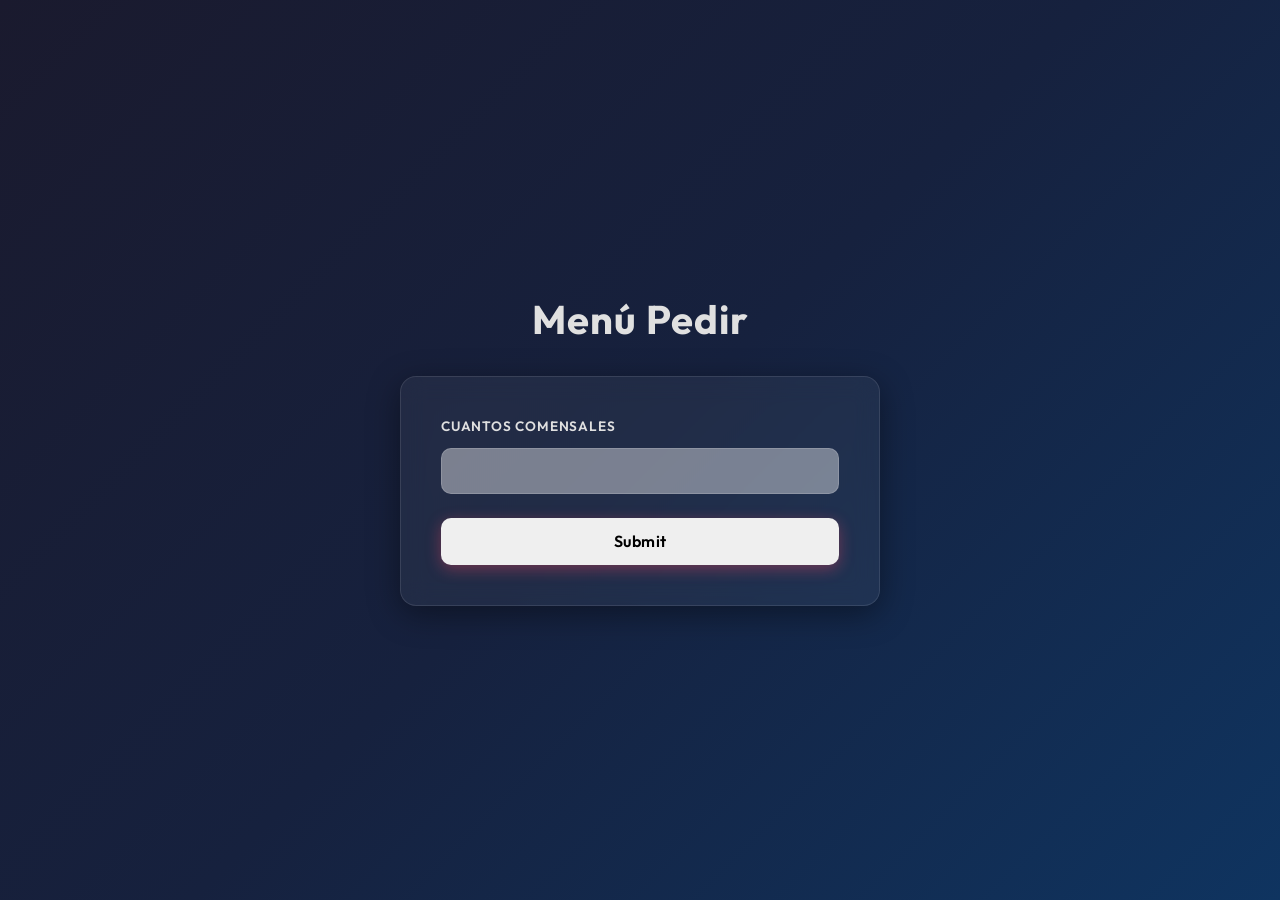
==== index.html @ f373894b "Restaurant Logic Fixed" ====
<!doctype html>
<html lang="en">
  <head>
    <meta charset="UTF-8" />
    <meta name="viewport" content="width=device-width, initial-scale=1.0" />
    <title>Menú Restaurante</title>
    <link rel="stylesheet" href="index.css" />
  </head>
  <body>
    <h1>Menú Pedir</h1>
    <form action="" id="formComensales">
      <label for="">Cuantos Comensales</label>
      <input
        type="number"
        name="cantidadComensales"
        id="cantidadComensales"
        min="1"
        max="4"
        required
      />
      <input type="submit" name="" id="enviarComensales" />
    </form>
    <form
      action="pedido.php"
      method="post"
      id="pedirComida"
      style="display: none"
      target="_self"
    >
      <fieldset id="fieldset">
        <legend id="numeroCliente"></legend>
        <label for="select1">Plato 1:</label>
        <select id="select1" name="plato1">
          <option value="" disabled selected hidden></option>
          <optgroup label="Carne">
            <option value="carne">Costillar</option>
            <option value="carne">Salchichas</option>
            <option value="carne">Entrecot</option>
          </optgroup>
          <optgroup label="Pescado">
            <option value="pescado">Merluza</option>
            <option value="pescado">Salmon</option>
            <option value="pescado">Atún</option>
          </optgroup>
          <optgroup label="Pasta & Pizza">
            <option value="pasta">Macarrones</option>
            <option value="pasta">Pizza margarita</option>
            <option value="pasta">Pizza Barbacoa</option>
          </optgroup>
        </select>
        <br />

        <label for="select2">Plato 2:</label>
        <select id="select2" name="plato2">
          <option value="" disabled selected hidden></option>
          <optgroup label="Carne">
            <option value="carne">Costillar</option>
            <option value="carne">Salchichas</option>
            <option value="carne">Entrecot</option>
          </optgroup>
          <optgroup label="Pescado">
            <option value="pescado">Merluza</option>
            <option value="pescado">Salmon</option>
            <option value="pescado">Atún</option>
          </optgroup>
          <optgroup label="Pasta & Pizza">
            <option value="pasta">Macarrones</option>
            <option value="pasta">Pizza margarita</option>
            <option value="pasta">Pizza Barbacoa</option>
          </optgroup>
        </select>
        <br />

        <label for="select3">Bebidas:</label>
        <select id="select3" name="bebida">
          <option value="" disabled selected hidden></option>
          <optgroup label="Refrescos">
            <option value="refrescos">Aquarius</option>
            <option value="refrescos">Coca Cola</option>
            <option value="refrescos">Nestea</option>
          </optgroup>
        </select>
        <br />

        <label for="select4">Postres:</label>
        <select id="select4" name="postre">
          <option value="" disabled selected hidden></option>
          <optgroup label="Helado">
            <option value="helado">Helado de Nata</option>
            <option value="helado">Helado de Chocolate</option>
            <option value="helado">Helado de Menta</option>
          </optgroup>
        </select>
        <br />
        <input type="hidden" id="idCliente" name="idCliente" value="" />
        <input type="submit" id="guardar_pedido" value="Guardar Pedido" />
      </fieldset>
      <input
        type="submit"
        id="enviarPedido"
        value="Enviar Pedido"
        style="display: none"
      />
    </form>
    <script src="index.js"></script>
  </body>
</html>
---- index.css ----
@import url("https://fonts.googleapis.com/css2?family=Outfit:wght@300;400;600;700&display=swap");
/* Reset y base */

*,
*::before,
*::after {
  box-sizing: border-box;
  margin: 0;
  padding: 0;
}

body {
  font-family: "Outfit", sans-serif;
  min-height: 100vh;
  display: flex;
  flex-direction: column;
  align-items: center;
  justify-content: center;
  background: linear-gradient(135deg, #1a1a2e 0%, #16213e 50%, #0f3460 100%);
  color: #e0e0e0;
  padding: 2rem;
}

h1 {
  font-size: 2.5rem;
  font-weight: 700;
  margin-bottom: 2rem;
  text-align: center;
  letter-spacing: 1px;
}

form {
  background: rgba(255, 255, 255, 0.05);
  backdrop-filter: blur(12px);
  border: 1px solid rgba(255, 255, 255, 0.1);
  border-radius: 16px;
  padding: 2.5rem;
  width: 100%;
  max-width: 480px;
  box-shadow: 0 8px 32px rgba(0, 0, 0, 0.4);
}

fieldset {
  border: none;
  display: flex;
  flex-direction: column;
  gap: 1.2rem;
}

legend {
  font-size: 1.4rem;
  font-weight: 600;
  color: #f5a623;
  margin-bottom: 0.5rem;
  padding: 0;
}

label {
  display: block;
  font-size: 0.85rem;
  font-weight: 600;
  text-transform: uppercase;
  letter-spacing: 0.8px;
  margin-bottom: 0.3rem;
}

input[type="number"],
select {
  width: 100%;
  padding: 0.75rem 1rem;
  background: rgba(255, 255, 255, 0.404);
  border: 1px solid rgba(255, 255, 255, 0.15);
  border-radius: 10px;
  font-family: "Outfit", sans-serif;
  font-size: 1rem;
  transition:
    border-color 0.3s,
    box-shadow 0.3s;
  outline: none;
  cursor: pointer;
}

input[type="submit"] {
  width: 100%;
  padding: 0.85rem;
  margin-top: 1rem;
  border: none;
  border-radius: 10px;
  font-family: "Outfit", sans-serif;
  font-size: 1rem;
  font-weight: 600;
  letter-spacing: 0.5px;
  box-shadow: 0 4px 15px rgba(233, 69, 96, 0.4);
}
#formComensales {
  display: flex;
  flex-direction: column;
  gap: 0.5rem;
}
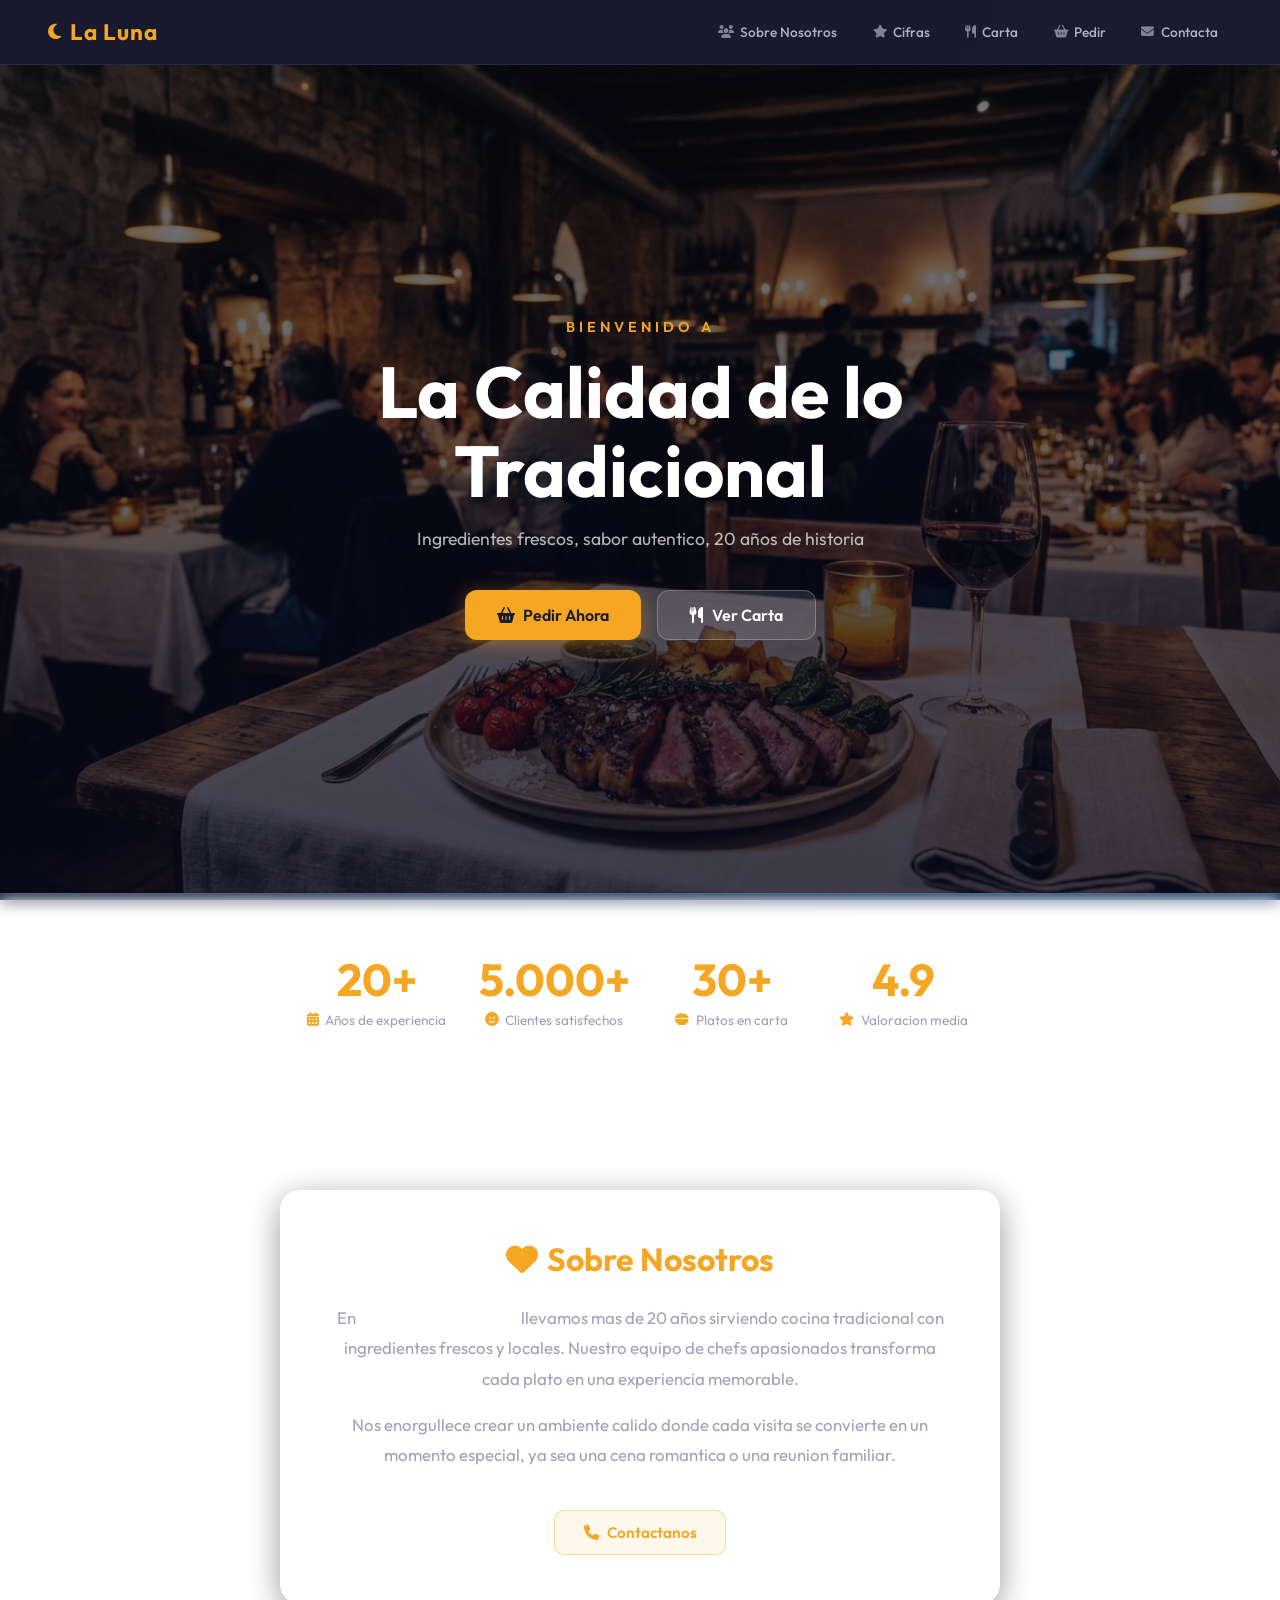
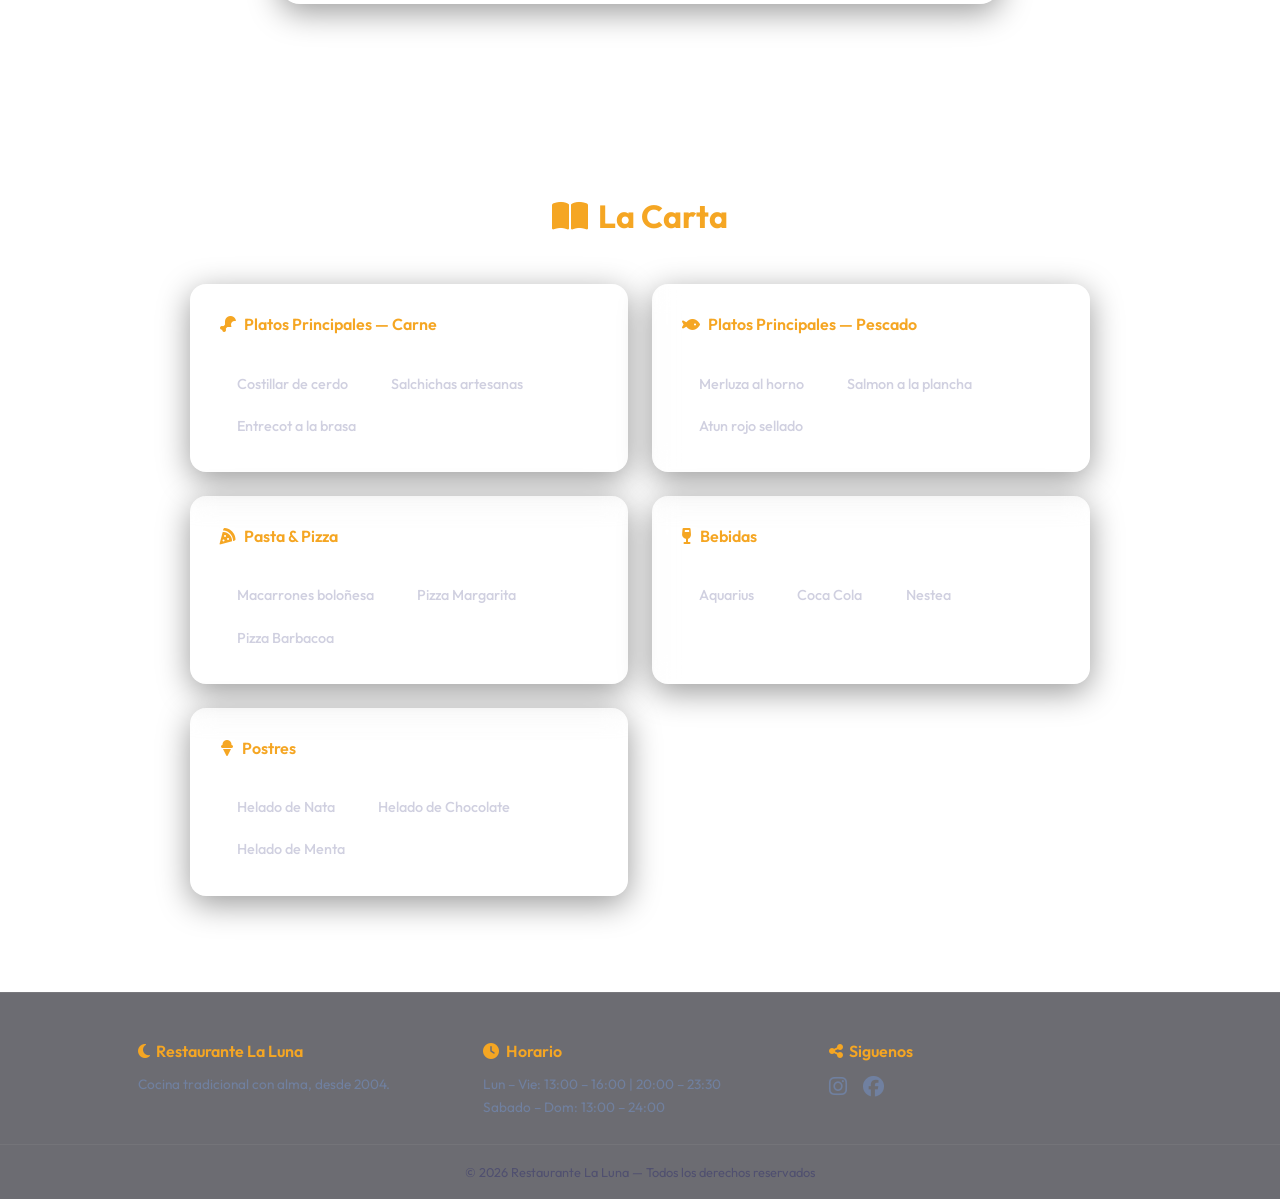
==== commit 2fc7638e: "Added Restaurant Front Page" ====
--- a/index.html
+++ b/index.html
@@ -1,107 +1,212 @@
 <!doctype html>
-<html lang="en">
+<html lang="es">
   <head>
     <meta charset="UTF-8" />
     <meta name="viewport" content="width=device-width, initial-scale=1.0" />
-    <title>Menú Restaurante</title>
-    <link rel="stylesheet" href="index.css" />
+    <title>Restaurante La Luna</title>
+    <meta
+      name="description"
+      content="Restaurante La Luna — cocina tradicional con ingredientes frescos y locales. Reserva tu mesa y descubre nuestra carta, menu del dia y eventos especiales."
+    />
+    <meta
+      name="keywords"
+      content="restaurante, La Luna, cocina tradicional, reservas, carta, menu del dia"
+    />
+    <meta name="author" content="Restaurante La Luna" />
+    <meta name="robots" content="index, follow" />
+    <meta property="og:title" content="Restaurante La Luna" />
+    <meta
+      property="og:description"
+      content="Cocina tradicional en un ambiente intimo. Reserva tu mesa hoy."
+    />
+    <meta property="og:type" content="restaurant" />
+    <meta property="og:locale" content="es_ES" />
+    <link rel="icon" href="img/favicon.jpg" type="image/jpeg" />
+    <link rel="stylesheet" href="CSS/home.css" />
+    <link
+      rel="stylesheet"
+      href="https://cdnjs.cloudflare.com/ajax/libs/font-awesome/6.5.0/css/all.min.css"
+    />
   </head>
   <body>
-    <h1>Menú Pedir</h1>
-    <form action="" id="formComensales">
-      <label for="">Cuantos Comensales</label>
-      <input
-        type="number"
-        name="cantidadComensales"
-        id="cantidadComensales"
-        min="1"
-        max="4"
-        required
-      />
-      <input type="submit" name="" id="enviarComensales" />
-    </form>
-    <form
-      action="pedido.php"
-      method="post"
-      id="pedirComida"
-      style="display: none"
-      target="_self"
-    >
-      <fieldset id="fieldset">
-        <legend id="numeroCliente"></legend>
-        <label for="select1">Plato 1:</label>
-        <select id="select1" name="plato1">
-          <option value="" disabled selected hidden></option>
-          <optgroup label="Carne">
-            <option value="carne">Costillar</option>
-            <option value="carne">Salchichas</option>
-            <option value="carne">Entrecot</option>
-          </optgroup>
-          <optgroup label="Pescado">
-            <option value="pescado">Merluza</option>
-            <option value="pescado">Salmon</option>
-            <option value="pescado">Atún</option>
-          </optgroup>
-          <optgroup label="Pasta & Pizza">
-            <option value="pasta">Macarrones</option>
-            <option value="pasta">Pizza margarita</option>
-            <option value="pasta">Pizza Barbacoa</option>
-          </optgroup>
-        </select>
-        <br />
-
-        <label for="select2">Plato 2:</label>
-        <select id="select2" name="plato2">
-          <option value="" disabled selected hidden></option>
-          <optgroup label="Carne">
-            <option value="carne">Costillar</option>
-            <option value="carne">Salchichas</option>
-            <option value="carne">Entrecot</option>
-          </optgroup>
-          <optgroup label="Pescado">
-            <option value="pescado">Merluza</option>
-            <option value="pescado">Salmon</option>
-            <option value="pescado">Atún</option>
-          </optgroup>
-          <optgroup label="Pasta & Pizza">
-            <option value="pasta">Macarrones</option>
-            <option value="pasta">Pizza margarita</option>
-            <option value="pasta">Pizza Barbacoa</option>
-          </optgroup>
-        </select>
-        <br />
-
-        <label for="select3">Bebidas:</label>
-        <select id="select3" name="bebida">
-          <option value="" disabled selected hidden></option>
-          <optgroup label="Refrescos">
-            <option value="refrescos">Aquarius</option>
-            <option value="refrescos">Coca Cola</option>
-            <option value="refrescos">Nestea</option>
-          </optgroup>
-        </select>
-        <br />
-
-        <label for="select4">Postres:</label>
-        <select id="select4" name="postre">
-          <option value="" disabled selected hidden></option>
-          <optgroup label="Helado">
-            <option value="helado">Helado de Nata</option>
-            <option value="helado">Helado de Chocolate</option>
-            <option value="helado">Helado de Menta</option>
-          </optgroup>
-        </select>
-        <br />
-        <input type="hidden" id="idCliente" name="idCliente" value="" />
-        <input type="submit" id="guardar_pedido" value="Guardar Pedido" />
-      </fieldset>
-      <input
-        type="submit"
-        id="enviarPedido"
-        value="Enviar Pedido"
-        style="display: none"
-      />
-    </form>
-    <script src="index.js"></script>
+    <header>
+      <h1><i class="fa-solid fa-moon"></i> La Luna</h1>
+      <nav>
+        <a href="#sobreNosotros"
+          ><i class="fa-solid fa-users"></i><span>Sobre Nosotros</span></a
+        >
+        <a href="#cifras"
+          ><i class="fa-solid fa-star"></i><span>Cifras</span></a
+        >
+        <a href="#carta"
+          ><i class="fa-solid fa-utensils"></i><span>Carta</span></a
+        >
+        <a href="Order.html"
+          ><i class="fa-solid fa-basket-shopping"></i><span>Pedir</span></a
+        >
+        <a href="Contacto.html"
+          ><i class="fa-solid fa-envelope"></i><span>Contacta</span></a
+        >
+      </nav>
+    </header>
+
+    <main>
+      <!-- Hero -->
+      <div id="hero">
+        <div class="hero-overlay"></div>
+        <div class="hero-content">
+          <p class="hero-tag">Bienvenido a</p>
+          <h2>La Calidad de lo Tradicional</h2>
+          <p class="hero-sub">
+            Ingredientes frescos, sabor autentico, 20 años de historia
+          </p>
+          <div class="hero-buttons">
+            <a href="Order.html" class="btn-primary"
+              ><i class="fa-solid fa-basket-shopping"></i> Pedir Ahora</a
+            >
+            <a href="#carta" class="btn-secondary"
+              ><i class="fa-solid fa-utensils"></i> Ver Carta</a
+            >
+          </div>
+        </div>
+      </div>
+
+      <!-- Cifras -->
+      <section id="cifras">
+        <div class="cifra">
+          <span class="cifra-numero">20+</span>
+          <span class="cifra-label"
+            ><i class="fa-solid fa-calendar-days"></i> Años de experiencia</span
+          >
+        </div>
+        <div class="cifra">
+          <span class="cifra-numero">5.000+</span>
+          <span class="cifra-label"
+            ><i class="fa-solid fa-face-smile"></i> Clientes satisfechos</span
+          >
+        </div>
+        <div class="cifra">
+          <span class="cifra-numero">30+</span>
+          <span class="cifra-label"
+            ><i class="fa-solid fa-bowl-food"></i> Platos en carta</span
+          >
+        </div>
+        <div class="cifra">
+          <span class="cifra-numero">4.9</span>
+          <span class="cifra-label"
+            ><i class="fa-solid fa-star"></i> Valoracion media</span
+          >
+        </div>
+      </section>
+
+      <!-- Sobre Nosotros -->
+      <section id="sobreNosotros">
+        <article>
+          <h2><i class="fa-solid fa-heart"></i> Sobre Nosotros</h2>
+          <p>
+            En <strong>Restaurante La Luna</strong> llevamos mas de 20 años
+            sirviendo cocina tradicional con ingredientes frescos y locales.
+            Nuestro equipo de chefs apasionados transforma cada plato en una
+            experiencia memorable.
+          </p>
+          <p>
+            Nos enorgullece crear un ambiente calido donde cada visita se
+            convierte en un momento especial, ya sea una cena romantica o una
+            reunion familiar.
+          </p>
+          <a href="Contacto.html" class="btn-outline"
+            ><i class="fa-solid fa-phone"></i> Contactanos</a
+          >
+        </article>
+      </section>
+
+      <!-- La Carta -->
+      <section id="carta">
+        <h2><i class="fa-solid fa-book-open"></i> La Carta</h2>
+        <div class="carta-grid">
+          <article>
+            <h3>
+              <i class="fa-solid fa-drumstick-bite"></i> Platos Principales
+              &mdash; Carne
+            </h3>
+            <ul>
+              <li>Costillar de cerdo</li>
+              <li>Salchichas artesanas</li>
+              <li>Entrecot a la brasa</li>
+            </ul>
+          </article>
+
+          <article>
+            <h3>
+              <i class="fa-solid fa-fish"></i> Platos Principales &mdash;
+              Pescado
+            </h3>
+            <ul>
+              <li>Merluza al horno</li>
+              <li>Salmon a la plancha</li>
+              <li>Atun rojo sellado</li>
+            </ul>
+          </article>
+
+          <article>
+            <h3><i class="fa-solid fa-pizza-slice"></i> Pasta &amp; Pizza</h3>
+            <ul>
+              <li>Macarrones boloñesa</li>
+              <li>Pizza Margarita</li>
+              <li>Pizza Barbacoa</li>
+            </ul>
+          </article>
+
+          <article>
+            <h3><i class="fa-solid fa-wine-glass"></i> Bebidas</h3>
+            <ul>
+              <li>Aquarius</li>
+              <li>Coca Cola</li>
+              <li>Nestea</li>
+            </ul>
+          </article>
+
+          <article>
+            <h3><i class="fa-solid fa-ice-cream"></i> Postres</h3>
+            <ul>
+              <li>Helado de Nata</li>
+              <li>Helado de Chocolate</li>
+              <li>Helado de Menta</li>
+            </ul>
+          </article>
+        </div>
+      </section>
+    </main>
+
+    <footer>
+      <div class="footer-grid">
+        <div class="footer-col">
+          <h4><i class="fa-solid fa-moon"></i> Restaurante La Luna</h4>
+          <p>Cocina tradicional con alma, desde 2004.</p>
+        </div>
+        <div class="footer-col">
+          <h4><i class="fa-solid fa-clock"></i> Horario</h4>
+          <p>Lun &ndash; Vie: 13:00 &ndash; 16:00 | 20:00 &ndash; 23:30</p>
+          <p>Sabado &ndash; Dom: 13:00 &ndash; 24:00</p>
+        </div>
+        <div class="footer-col">
+          <h4><i class="fa-solid fa-share-nodes"></i> Siguenos</h4>
+          <div class="social-links">
+            <a href="#" aria-label="Instagram"
+              ><i class="fa-brands fa-instagram"></i
+            ></a>
+            <a href="#" aria-label="Facebook"
+              ><i class="fa-brands fa-facebook"></i
+            ></a>
+            <a href="#" aria-label="TripAdvisor"
+              ><i class="fa-brands fa-tripadvisor"></i
+            ></a>
+          </div>
+        </div>
+      </div>
+      <div class="footer-bottom">
+        &copy; 2026 Restaurante La Luna &mdash; Todos los derechos reservados
+      </div>
+    </footer>
   </body>
 </html>
--- a/CSS/home.css
+++ b/CSS/home.css
@@ -0,0 +1,475 @@
+@import url("https://fonts.googleapis.com/css2?family=Outfit:wght@300;400;600;700&display=swap");
+
+/* ── Reset ── */
+*,
+*::before,
+*::after {
+  box-sizing: border-box;
+  margin: 0;
+  padding: 0;
+}
+
+html {
+  scroll-behavior: smooth;
+}
+
+body {
+  font-family: "Outfit", sans-serif;
+  background: linear-gradient(135deg, #1a1a2e 0%, #16213e 50%, #0f3460 100%);
+  background-attachment: fixed;
+  color: #e0e0e0;
+  min-height: 100vh;
+}
+
+/* ── Header ── */
+header {
+  position: sticky;
+  top: 0;
+  z-index: 100;
+  display: flex;
+  align-items: center;
+  justify-content: space-between;
+  padding: 1rem 3rem;
+  background: rgba(26, 26, 46, 0.85);
+  backdrop-filter: blur(16px);
+  border-bottom: 1px solid rgba(255, 255, 255, 0.07);
+}
+
+header h1 {
+  font-size: 1.4rem;
+  font-weight: 700;
+  letter-spacing: 1px;
+  color: #f5a623;
+  display: flex;
+  align-items: center;
+  gap: 0.5rem;
+}
+
+header h1 i {
+  font-size: 1.1rem;
+}
+
+nav {
+  display: flex;
+  gap: 0.4rem;
+}
+
+nav a {
+  text-decoration: none;
+  color: #b0b0c0;
+  font-size: 0.85rem;
+  font-weight: 500;
+  padding: 0.45rem 0.9rem;
+  border-radius: 8px;
+  display: flex;
+  align-items: center;
+  gap: 0.4rem;
+  transition:
+    color 0.25s,
+    background 0.25s;
+}
+
+nav a i {
+  font-size: 0.8rem;
+  opacity: 0.7;
+}
+
+nav a:hover {
+  color: #fff;
+  background: rgba(245, 166, 35, 0.15);
+}
+
+/* ── Hero ── */
+#hero {
+  position: relative;
+  min-height: 92vh;
+  display: flex;
+  align-items: center;
+  justify-content: center;
+  overflow: hidden;
+  background: url("../img/hero.jpg") center center / cover no-repeat;
+}
+
+.hero-overlay {
+  position: absolute;
+  inset: 0;
+  background: linear-gradient(
+    to bottom,
+    rgba(10, 10, 20, 0.55) 0%,
+    rgba(10, 10, 30, 0.75) 100%
+  );
+}
+
+.hero-content {
+  position: relative;
+  z-index: 1;
+  text-align: center;
+  padding: 2rem;
+  max-width: 800px;
+}
+
+.hero-tag {
+  font-size: 0.9rem;
+  font-weight: 600;
+  letter-spacing: 4px;
+  text-transform: uppercase;
+  color: #f5a623;
+  margin-bottom: 1rem;
+  animation: fadeUp 0.6s ease both;
+}
+
+.hero-content h2 {
+  font-size: clamp(2.2rem, 6vw, 4.5rem);
+  font-weight: 700;
+  line-height: 1.1;
+  color: #fff;
+  margin-bottom: 1rem;
+  animation: fadeUp 0.8s 0.1s ease both;
+}
+
+.hero-sub {
+  font-size: 1.1rem;
+  color: rgba(255, 255, 255, 0.7);
+  margin-bottom: 2.5rem;
+  animation: fadeUp 0.8s 0.2s ease both;
+}
+
+.hero-buttons {
+  display: flex;
+  gap: 1rem;
+  justify-content: center;
+  flex-wrap: wrap;
+  animation: fadeUp 0.8s 0.3s ease both;
+}
+
+.btn-primary {
+  display: inline-flex;
+  align-items: center;
+  gap: 0.5rem;
+  padding: 0.9rem 2rem;
+  border-radius: 12px;
+  text-decoration: none;
+  font-weight: 600;
+  font-size: 1rem;
+  color: #1a1a2e;
+  background: #f5a623;
+  transition:
+    transform 0.2s,
+    box-shadow 0.2s;
+  box-shadow: 0 4px 20px rgba(245, 166, 35, 0.4);
+}
+
+.btn-primary:hover {
+  transform: translateY(-3px);
+  box-shadow: 0 8px 28px rgba(245, 166, 35, 0.55);
+}
+
+.btn-secondary {
+  display: inline-flex;
+  align-items: center;
+  gap: 0.5rem;
+  padding: 0.9rem 2rem;
+  border-radius: 12px;
+  text-decoration: none;
+  font-weight: 600;
+  font-size: 1rem;
+  color: #fff;
+  background: rgba(255, 255, 255, 0.1);
+  border: 1px solid rgba(255, 255, 255, 0.25);
+  backdrop-filter: blur(8px);
+  transition:
+    transform 0.2s,
+    background 0.2s;
+}
+
+.btn-secondary:hover {
+  transform: translateY(-3px);
+  background: rgba(255, 255, 255, 0.18);
+}
+
+/* ── Cifras ── */
+#cifras {
+  display: flex;
+  justify-content: center;
+  flex-wrap: wrap;
+  gap: 2rem;
+  padding: 4rem 2rem;
+  background: rgba(255, 255, 255, 0.03);
+  backdrop-filter: blur(8px);
+  border-top: 1px solid rgba(255, 255, 255, 0.06);
+  border-bottom: 1px solid rgba(255, 255, 255, 0.06);
+}
+
+.cifra {
+  text-align: center;
+  min-width: 140px;
+}
+
+.cifra-numero {
+  display: block;
+  font-size: 2.8rem;
+  font-weight: 700;
+  color: #f5a623;
+  line-height: 1;
+  margin-bottom: 0.5rem;
+}
+
+.cifra-label {
+  font-size: 0.85rem;
+  color: #a0a0b8;
+  display: flex;
+  align-items: center;
+  justify-content: center;
+  gap: 0.4rem;
+}
+
+.cifra-label i {
+  color: #f5a623;
+}
+
+/* ── Sobre Nosotros ── */
+#sobreNosotros {
+  padding: 6rem 2rem;
+  display: flex;
+  justify-content: center;
+}
+
+#sobreNosotros article {
+  max-width: 720px;
+  text-align: center;
+  background: rgba(255, 255, 255, 0.05);
+  backdrop-filter: blur(12px);
+  border: 1px solid rgba(255, 255, 255, 0.1);
+  border-radius: 20px;
+  padding: 3rem;
+  box-shadow: 0 8px 32px rgba(0, 0, 0, 0.4);
+}
+
+#sobreNosotros h2 {
+  font-size: 2rem;
+  font-weight: 700;
+  margin-bottom: 1.5rem;
+  color: #f5a623;
+  display: flex;
+  align-items: center;
+  justify-content: center;
+  gap: 0.6rem;
+}
+
+#sobreNosotros p {
+  font-size: 1.05rem;
+  line-height: 1.8;
+  color: #a0a0b8;
+  margin-bottom: 1rem;
+}
+
+#sobreNosotros strong {
+  color: #fff;
+}
+
+.btn-outline {
+  display: inline-flex;
+  align-items: center;
+  gap: 0.5rem;
+  margin-top: 1.5rem;
+  padding: 0.75rem 1.8rem;
+  border-radius: 10px;
+  text-decoration: none;
+  font-weight: 600;
+  font-size: 0.95rem;
+  color: #f5a623;
+  border: 1px solid rgba(245, 166, 35, 0.4);
+  background: rgba(245, 166, 35, 0.08);
+  transition:
+    background 0.2s,
+    transform 0.2s;
+}
+
+.btn-outline:hover {
+  background: rgba(245, 166, 35, 0.18);
+  transform: translateY(-2px);
+}
+
+/* ── La Carta ── */
+#carta {
+  padding: 6rem 2rem;
+  display: flex;
+  flex-direction: column;
+  align-items: center;
+}
+
+#carta > h2 {
+  text-align: center;
+  font-size: 2rem;
+  font-weight: 700;
+  color: #f5a623;
+  margin-bottom: 3rem;
+  display: flex;
+  align-items: center;
+  justify-content: center;
+  gap: 0.6rem;
+}
+
+.carta-grid {
+  display: grid;
+  grid-template-columns: repeat(auto-fit, minmax(380px, 1fr));
+  gap: 1.5rem;
+  width: 100%;
+  max-width: 900px;
+}
+
+#carta article {
+  background: rgba(255, 255, 255, 0.05);
+  backdrop-filter: blur(12px);
+  border: 1px solid rgba(255, 255, 255, 0.1);
+  border-radius: 16px;
+  padding: 1.8rem;
+  box-shadow: 0 8px 32px rgba(0, 0, 0, 0.4);
+  transition:
+    transform 0.25s,
+    box-shadow 0.25s;
+}
+
+#carta article:hover {
+  transform: translateY(-4px);
+  box-shadow: 0 14px 40px rgba(0, 0, 0, 0.5);
+}
+
+#carta article h3 {
+  font-size: 1rem;
+  font-weight: 600;
+  color: #f5a623;
+  margin-bottom: 1.2rem;
+  display: flex;
+  align-items: center;
+  gap: 0.5rem;
+  border-bottom: 1px solid rgba(255, 255, 255, 0.08);
+  padding-bottom: 0.8rem;
+}
+
+#carta article ul {
+  list-style: none;
+  display: flex;
+  flex-wrap: wrap;
+  gap: 0.6rem;
+}
+
+#carta article li {
+  background: rgba(255, 255, 255, 0.07);
+  border: 1px solid rgba(255, 255, 255, 0.12);
+  color: #d0d0e0;
+  padding: 0.4rem 1rem;
+  border-radius: 50px;
+  font-size: 0.9rem;
+  font-weight: 500;
+  transition:
+    background 0.2s,
+    color 0.2s;
+}
+
+#carta article li:hover {
+  background: rgba(245, 166, 35, 0.12);
+  border-color: rgba(245, 166, 35, 0.3);
+  color: #f5a623;
+}
+
+/* ── Footer ── */
+footer {
+  border-top: 1px solid rgba(255, 255, 255, 0.08);
+  background: rgba(10, 10, 20, 0.6);
+  backdrop-filter: blur(12px);
+}
+
+.footer-grid {
+  display: grid;
+  grid-template-columns: repeat(auto-fit, minmax(200px, 1fr));
+  gap: 2rem;
+  padding: 3rem 3rem 1.5rem;
+  max-width: 1100px;
+  margin: 0 auto;
+}
+
+.footer-col h4 {
+  font-size: 1rem;
+  font-weight: 600;
+  color: #f5a623;
+  margin-bottom: 0.8rem;
+  display: flex;
+  align-items: center;
+  gap: 0.4rem;
+}
+
+.footer-col p {
+  font-size: 0.85rem;
+  color: #7080a0;
+  line-height: 1.7;
+}
+
+.social-links {
+  display: flex;
+  gap: 1rem;
+  margin-top: 0.5rem;
+}
+
+.social-links a {
+  color: #7080a0;
+  font-size: 1.3rem;
+  transition:
+    color 0.2s,
+    transform 0.2s;
+}
+
+.social-links a:hover {
+  color: #f5a623;
+  transform: translateY(-3px);
+}
+
+.footer-bottom {
+  text-align: center;
+  padding: 1.2rem 2rem;
+  font-size: 0.8rem;
+  color: #505070;
+  border-top: 1px solid rgba(255, 255, 255, 0.05);
+}
+
+/* ── Animacion ── */
+@keyframes fadeUp {
+  from {
+    opacity: 0;
+    transform: translateY(24px);
+  }
+  to {
+    opacity: 1;
+    transform: translateY(0);
+  }
+}
+
+/* ── Responsive ── */
+@media (max-width: 768px) {
+  header {
+    flex-direction: column;
+    gap: 1rem;
+    padding: 1rem 1.5rem;
+  }
+  nav {
+    flex-wrap: wrap;
+    justify-content: center;
+  }
+  nav a span {
+    display: none;
+  }
+  nav a {
+    padding: 0.5rem;
+    font-size: 1rem;
+  }
+  nav a i {
+    font-size: 1rem;
+    opacity: 1;
+  }
+  .carta-grid {
+    grid-template-columns: 1fr;
+  }
+  .footer-grid {
+    padding: 2rem 1.5rem 1rem;
+  }
+}
